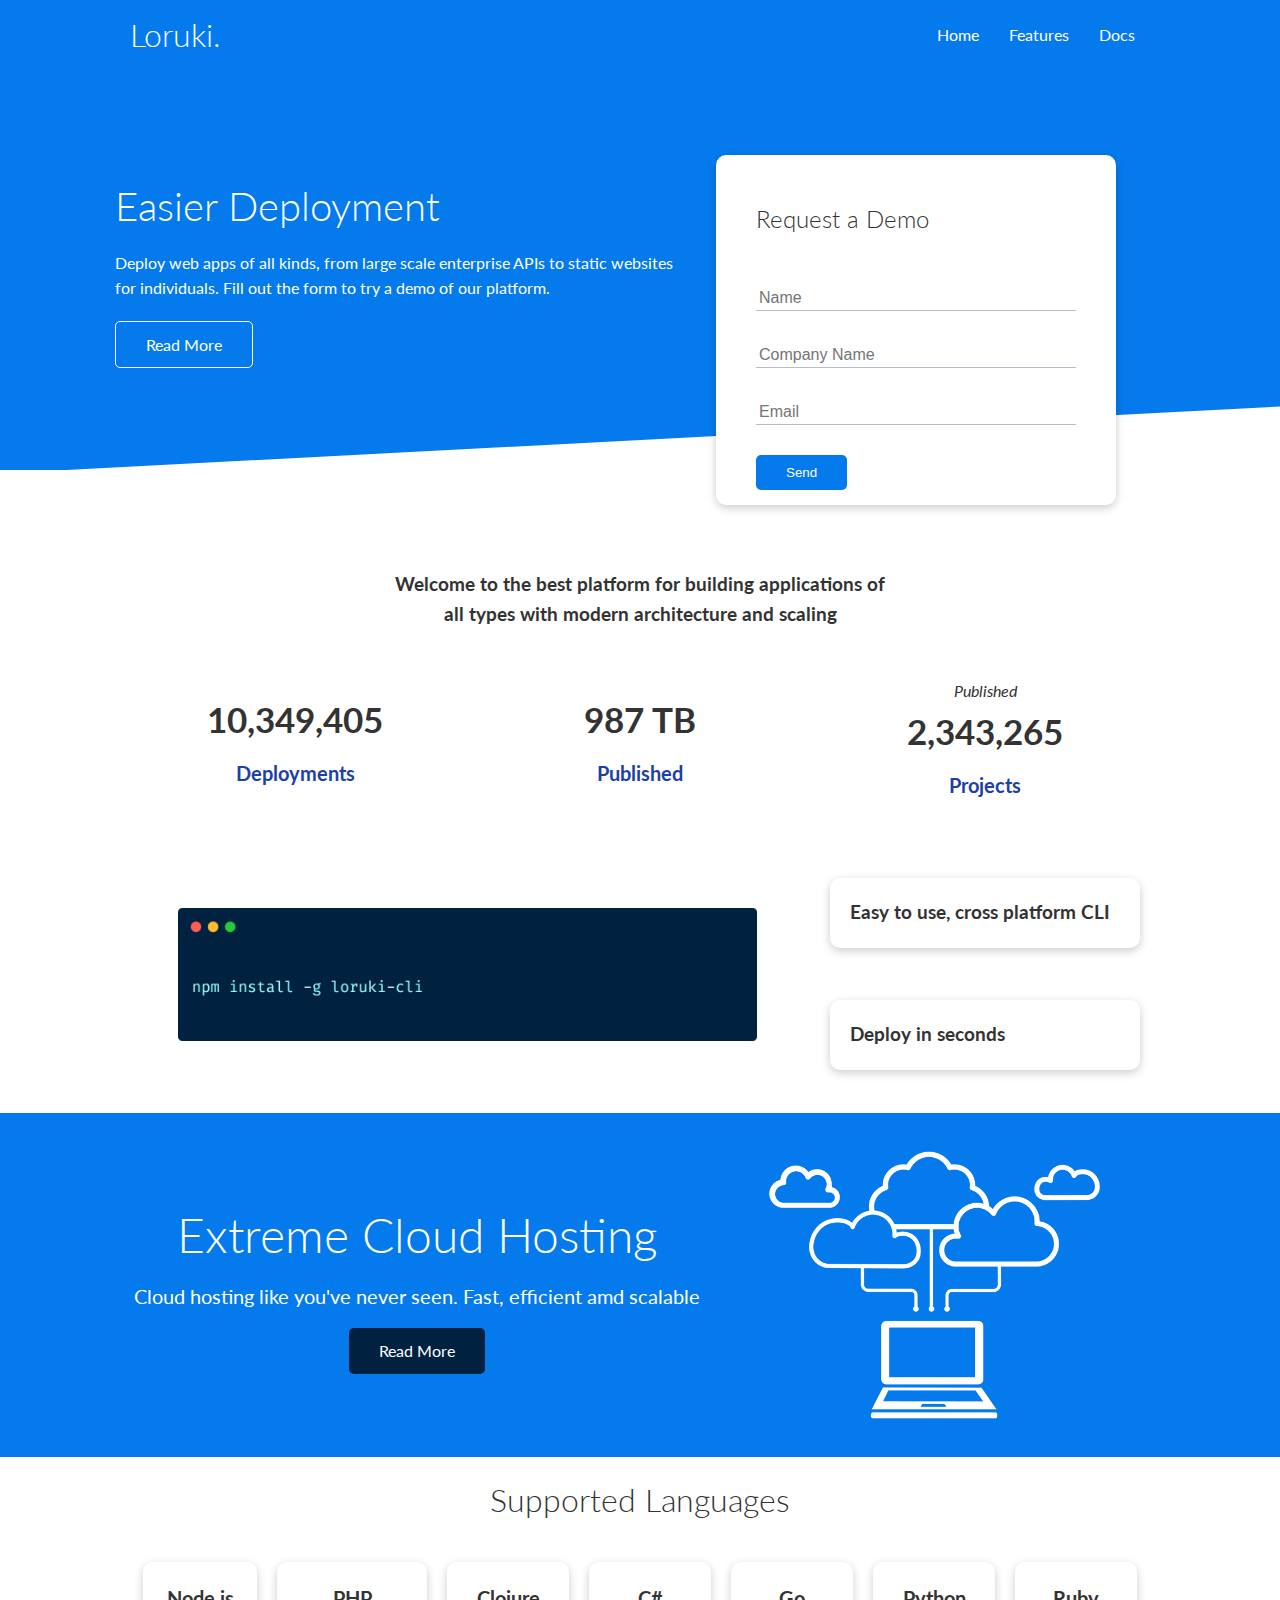
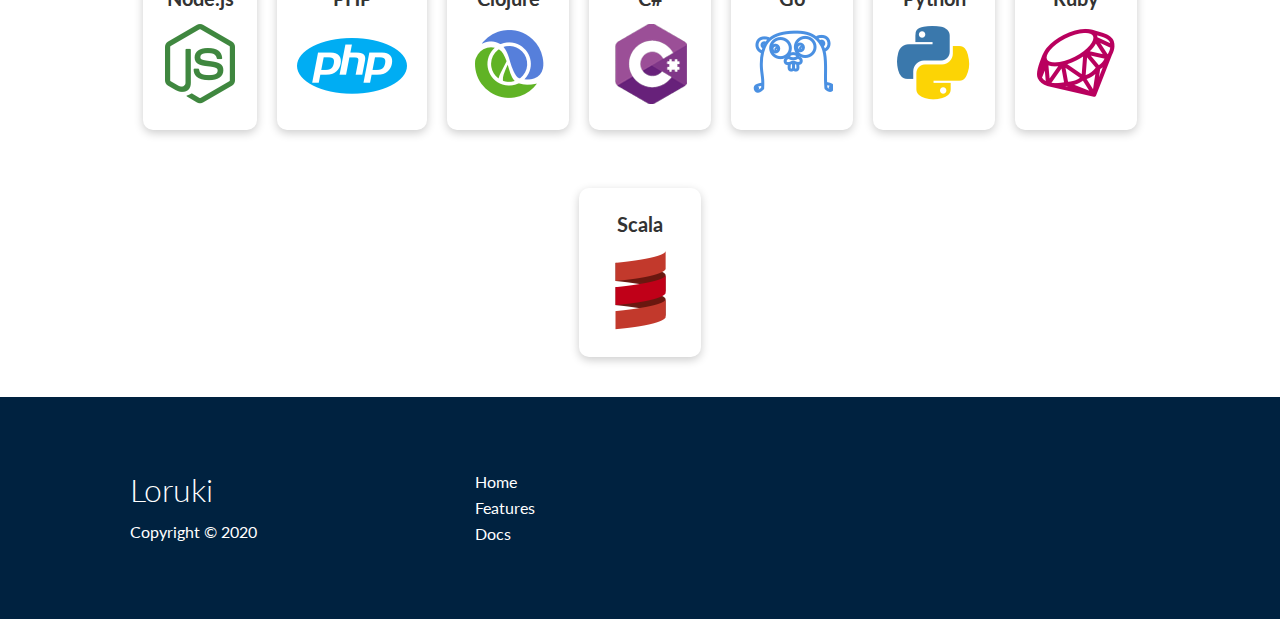
==== index.html @ 081e7dec "Initial Commit" ====
<!DOCTYPE html>
<html lang="en">
<head>
    <meta charset="UTF-8">
    <meta name="viewport" content="width=device-width, initial-scale=1.0">
    <link rel="stylesheet" href="https://cdnjs.cloudflare.com/ajax/libs/font-awesome/5.15.1/css/all.min.css" integrity="sha512-+4zCK9k+qNFUR5X+cKL9EIR+ZOhtIloNl9GIKS57V1MyNsYpYcUrUeQc9vNfzsWfV28IaLL3i96P9sdNyeRssA==" crossorigin="anonymous" />    
    <link rel="stylesheet" href="./css/utilities.css">
    <link rel="stylesheet" href="./css/style.css">
    <title>Loruki | Cloud Hosting For Everyone</title>
</head>
<body>
    <!--Navbar-->

    <div class="navbar">
        <div class="container flex">
            <h1 class="logo">Loruki.</h1>
            <nav>
                <ul>
                    <li><a href="index.html">Home</a></li>
                    <li><a href="features.html">Features</a></li>
                    <li><a href="docs.html">Docs</a></li>
                </ul>
            </nav>
        </div>
    </div>

    <!-- Showcase -->

    <section class="showcase">
        <div class="container grid">
             <div class="showcase-text">
                 <h1>Easier Deployment</h1>
                 <p>
                     Deploy web apps of all kinds, from large scale enterprise APIs to static websites for individuals. Fill out the form to try a demo of our platform.
                 </p>
                 <a href="features.html" class="btn btn-outline">Read More</a>
             </div>
             <div class="showcase-form card">
                 <h2>Request a Demo</h2>
                <form name="contact" method="POST" data-netlify="true">
                    <input type="hidden" name="form-name" value="contact" netlify-honeypot="bot-field">
                    <p class="hidden">
                        <label>Don’t fill this out if you’re human: <input name="bot-field" /></label>
                      </p>
                    <div class="form-control">
                        <input type="text" name="name" placeholder="Name" required>
                    </div>
                    <div class="form-control">
                        <input type="text" name="company" placeholder="Company Name" required>
                    </div>
                    <div class="form-control">
                        <input type="text" name="email" placeholder="Email" required>
                    </div>
                    <input type="submit" value="Send" class="btn btn-primary">
                </form>
             </div>
        </div>
    </section>

    <!-- Stats -->

    <section class="stats">
        <div class="container">
            <h3 class="stats-heading text-center my-1">
                Welcome to the best platform for building applications of all types with modern architecture and scaling
            </h3>
            
            <div class="grid grid-3 text-center my-4">
                <div>
                    <i class="fas fa-server fa-3x"></i>
                    <h3>10,349,405</h3>
                    <p class="text-secondary">Deployments</p>
                </div>
                <div>
                    <i class="fas fa-upload fa-3x"></i>
                    <h3>987 TB</h3>
                    <p class="text-secondary">Published</p>
                </div>
                <div>
                    <i class="fas fa-project-diagram fa-3x">Published</i>
                    <h3>2,343,265</h3>
                    <p class="text-secondary">Projects</p>
                </div>
            </div>
        </div>
    </section>

    <!-- CLi -->

    <section class = "cli">
        <div class="container grid">
            <img src="images/cli.png" alt="">
            <div class="card">
                <h3>Easy to use, cross platform CLI</h3>
            </div>
            <div class="card">
                <h3>Deploy in seconds</h3>
            </div>
        </div>
    </section>

    <!-- Cloud -->

    <section class="cloud bg-primary my-2 py-2">
        <div class="container grid">
            <div class="text-center">
                <h2 class="lg">Extreme Cloud Hosting</h2>
                <p class="lead my-1">Cloud hosting like you've never seen. Fast, efficient amd scalable</p>
                <a href="features.html" class="btn btn-dark">Read More</a>
            </div>
            <img src="./images/cloud.png" alt="">
        </div>
    </section>

    <!-- Languages-->

    <section class="languages">
    <h2 class="md text-center my-2">
        Supported Languages
    </h2>
    <div class="container flex">
        <div class="card">
            <h4>Node.js</h4>
            <img src="./images/logos/node.png" alt="">
        </div>
        <div class="card">
            <h4>PHP</h4>
            <img src="./images/logos/php.png" alt="">
        </div>
        <div class="card">
            <h4>Clojure</h4>
            <img src="./images/logos/clojure.png" alt="">
        </div>
        <div class="card">
            <h4>C#</h4>
            <img src="./images/logos/csharp.png" alt="">
        </div>
        <div class="card">
            <h4>Go</h4>
            <img src="./images/logos/go.png" alt="">
        </div>
        <div class="card">
            <h4>Python</h4>
            <img src="./images/logos/python.png" alt="">
        </div>
        <div class="card">
            <h4>Ruby</h4>
            <img src="./images/logos/ruby.png" alt="">
        </div>
        <div class="card">
            <h4>Scala</h4>
            <img src="./images/logos/scala.png" alt="">
        </div>
    </div>
    </section>

    <!-- Footer -->
    <footer class="footer bg-dark py-5">
        <div class="container grid grid-3">
            <div>
                <h1>
                    Loruki
                </h1>
                <p>
                    Copyright &copy; 2020
                </p>
            </div>
            <nav>
                <ul>
                    <li><a href="index.html">Home</a></li>
                    <li><a href="features.html">Features</a></li>
                    <li><a href="docs.html">Docs</a></li>
                </ul>
            </nav>
            <div class="social">
                <a href="#"><i class="fab fa-github fa-2x"></i></a>
                <a href="#"><i class="fab fa-facebook fa-2x"></i></a>
                <a href="#"><i class="fab fa-instagram fa-2x"></i></a>
                <a href="#"><i class="fab fa-twitter fa-2x"></i></a>
            </div>
        </div>
    </footer>
    
</body>
</html>
---- css/utilities.css ----
.container {
    max-width: 1100px;
    margin: 0 auto;
    overflow: auto;
    padding: 0 40px;
}

.card {
    background-color: #fff;
    color: #333;
    border-radius: 10px;
    box-shadow: 0 3px 10px rgba(0,0,0,0.2);
    padding: 20px;
    margin: 10px;
}

.btn {
    display: inline-block;
    padding: 10px 30px;
    cursor: pointer;
    background: var(--primary-color);
    color: #fff;
    border: none;
    border-radius: 5px;
}

.btn-outline {
    background: transparent;
    border: 1px #fff solid;
}

.btn:hover {
    transform: scale(0.98)
}

/* Backgrounds & colored buttons */
.bg-primary, 
.btn-primary {
    background-color: var(--primary-color);
    color: #fff;
}
.bg-secondary,
.btn-secondary {
    background-color: var(--secondary-color);
    color: #fff;
}

.bg-dark, 
.btn-dark {
    background-color: var(--dark-color);
    color: #fff;
}

.bg-light,
.btn-light {
    background-color: var(--light-color);
    color: #333;
}

.bg-primary a, 
.bg-secondary a,
.btn-primary a,
.bg-dark a, 
.btn-dark a {
    color: #fff;
}

/*Text Colors*/
.text-primary{
    color: var(--primary-color);
}
.text-secondary {
    color: var(--secondary-color);
}

.text-dark {
    color: var(--dark-color);
}

.text-light{ 
    color: var(--light-color);
}

/* Text sizes*/
.lead {
    font-size: 20px;
}
.sm {
    font-size: 1rem;
}

.md {
    font-size: 2rem;
}
.lg {
    font-size: 3rem;
}
.xl {
    font-size: 4rem;
}

.text-center {
    text-align: center;
}

/* Alert */

.alert {
    background-color: var(--light-color);
    padding: 10px 20px;
    font-weight: bold;
    margin: 15px 0;
}

.alert i {
    margin-right: 10px;
}
.alert-success {
    background-color: var(--success-color);
    color: white;
}
.alert-error {
    background-color: var(--error-color);
    color: #fff;
}
.flex {
    display: flex;
    justify-content: center;
    align-items: center;
    height: 100%;
}

.grid {
    display: grid;
    grid-template-columns: repeat(2, 1fr);
    gap: 15px;
    justify-content: center;
    align-items: center;
    height: 100%;
}

.grid-3 {
    grid-template-columns: repeat(3, 1fr);
}

/* Margin */
.my-1 {
    margin: 1rem 0;
}

.my-2 {
    margin: 1.5rem 0;
}
.my-3 {
    margin: 2rem 0;
}
.my-4 {
    margin: 3rem 0;
}
.my-5 {
    margin: 4rem 0;
}

.m-1 {
    margin: 1rem;
}
.m-2 {
    margin: 1.5rem;
}
.m-3 {
    margin: 2rem;
}
.m-4 {
    margin: 3rem;
}
.m-5 {
    margin: 4rem;
}

/* Padding */
.py-1 {
    padding: 1rem 0;
}

.py-2 {
    padding: 1.5rem 0;
}
.py-3 {
    padding: 2rem 0;
}
.py-4 {
    padding: 3rem 0;
}
.py-5 {
    padding: 4rem 0;
}

.p-1 {
    padding: 1rem;
}
.p-2 {
    padding: 1.5rem;
}
.p-3 {
    padding: 2rem;
}
.p-4 {
    padding: 3rem;
}
.p-5 {
    padding: 4rem;
}
---- css/style.css ----
@import url("https://fonts.googleapis.com/css2?family=Lato:wght@300&display=swap");
:root {
  --primary-color: #047aed;
  --secondary-color: #1c3fa8;
  --dark-color: #002240;
  --light-color: #f4f4f4;
  --success-color: #5cb85c; 
  --error-color: #d9534f; 
}
* {
  box-sizing: border-box;
  margin: 0;
  padding: 0;
}

body {
  font-family: "Lato", sans-serif;
  color: #333;
  line-height: 1.6;
}

ul {
  list-style-type: none;
}


a {
  text-decoration: none;
  color: #333;
}

h1,
h2 {
  font-weight: 300;
  line-height: 1.2;
  margin: 10px 0;
}

p {
  margin: 10px 0;
}

img {
  width: 100%;
}

code, 
pre {
  background: #333;
  color: #fff;
  padding: 10px;
}

.hidden {
  visibility: hidden;
  height: 0;
}

/* Navbar */
.navbar {
  background-color: var(--primary-color);
  color: #fff;
  height: 70px;
}

.navbar ul {
  display: flex;
  overflow: hidden;
  
}

.navbar a {
  color: #fff;
  padding: 10px;
  margin: 0 5px;
}

.navbar a:hover {
  border-bottom: 2px #fff solid;
}

.navbar .flex {
  justify-content: space-between;
}
/* Showcase */
.showcase {
  height: 400px;
  background-color: var(--primary-color);
  color: #fff;
  position: relative;
}

.showcase h1 {
  font-size: 40px;
}

.showcase p {
  margin: 20px 0;
}

.showcase .grid {
  overflow: visible;
  grid-template-columns: 55% 45%;
  gap: 30px;
}

.showcase-text {
  animation: slideInFromLeft 1s ease-in;
}

.showcase-form {
  position: relative;
  top: 60px;
  height: 350px;
  width: 400px;
  padding: 40px;
  z-index: 100;
  animation: slideInFromRight 1s ease-in;
}
.showcase-form .form-control {
  margin: 30px 0;
}
.showcase-form input[type="text"],
.showcase-form input[type="email"] {
  border: 0;
  border-bottom: 1px solid #b4becb;
  width: 100%;
  padding: 3px;
  font-size: 16px;
  
}

.showcase-form input:focus {
  outline: none;
}

.showcase::before,
.showcase::before {
  content: "";
  position: absolute;
  height: 100px;
  bottom: -70px;
  right: 0;
  left: 0;
  background: #fff;
  transform: skewY(-3deg);
  /*webkit for browsers*/
  -webkit-transform: skewY(-3deg);
  -moz-transform: skewY(-3deg);
  -ms-transform: skewY(-3deg);
}

/* Stats */
.stats {
  padding-top: 100px;
  animation: slideInFromBottom 1s ease-in;
}

.stats-heading {
  max-width: 500px;
  margin: auto;
}

.stats .grid h3 {
  font-size: 35px;
}

.stats .grid p {
  font-size: 20px;
  font-weight: bold;
}

/* CLI*/
.cli .grid {
  grid-template-columns: repeat(3, 1fr);
  grid-template-rows: repeat(2, 1fr);
}

.cli .grid > *:first-child {
  grid-column: 1 / span 2;
  grid-row: 1 / span 2;
}
/* Cloud */
.cloud .grid {
  grid-template-columns: 4fr 3fr;
}

/* Languages */
.languages .flex {
  flex-wrap: wrap;
}
.languages .card {
  text-align: center;
  margin: 18px 10px 40px;
  transition: transform 0.2s ease-in;
}

.languages .card h4 {
  font-size: 20px;
  margin-bottom: 10px;
}

.languages .card:hover {
  transform: translateY(-15px);
}

/* Features */

.features-head img {
  width: 200px;
  justify-self: flex-end;
}

.features-head img, 
.docs-head img {
  width: 300px;
  justify-self: flex-end;
}

.features-main .card > i{
  margin-right: 20px;
}

.features-main .grid {
  padding: 30px;
}

.features-main .grid {
  grid-template-columns: repeat(3, 1fr);
  grid-template-rows: repeat(3, 1fr);
}

.features-main .grid > *:first-child {
  grid-column: 1 / span 3;
}
.features-main .grid > *:nth-child(2) {
  grid-column: 1 / span 2;
}

/* Docs */
.docs-main h3 {
   margin: 20px 0;
}

.docs-main .grid {
  grid-template-columns: 1fr 2fr;
  align-items: flex-start;
}

.docs-main nav li {
  font-size: 17px;
  padding-bottom: 5px;
  margin-bottom: 5px;
  border-bottom: 1px #ccc solid;
}

.docs-main a:hover {
  font-weight: bold;
}



/* footer */
.footer .social a {
  margin: 0 10px;
}

/*Animations */

@keyframes slideInFromLeft {
  0% {
    transform: translateX(-100%);
  }
  100% {
    transform: translateX(0);
  }
}
@keyframes slideInFromRight {
  0% {
    transform: translateX(100%);
  }
  100% {
    transform: translateX(0);
  }
}
@keyframes slideInFromTop {
  0% {
    transform: translateY(-100%);
  }
  100% {
    transform: translateX(0);
  }
}
@keyframes slideInFromBottom {
  0% {
    transform: translateY(100%);
  }
  100% {
    transform: translateX(0);
  }
}

/* Tablets and under*/
@media (max-width: 768px) {
  .grid,
  .showcase .grid,
  .stats .grid,
  .cli .grid,
  .cloud .grid,
  .features-main .grid,
  .docs-main .grid {
    grid-template-columns: 1fr;
    grid-template-columns: 1fr;
  }

  .showcase {
    height: auto;
  }

  .showcase-text {
    text-align: center;
    margin-top: 40px;
    animation: slideInFromTop 1s ease-in;
  }

  .showcase-form {
    justify-self: center;
    margin: auto;

  }

  .cli .grid > *:first-child {
    grid-column: 1;
    grid-row: 1;
  }

  .features-head,
  .features-sub-head,
  .docs-head {
    text-align: center;
  }

  .features-head img,
  .features-sub-head img,
  .docs-head img{
    justify-self: center;
  }

  .features-main .grid >*:first-child,
  .features-main .grid >*:nth-child(2){
    grid-column: 1;
  }
}

/* Mobile */
@media (max-width: 500px) {
  .navbar {
    height: 110px;
  }

  .navbar .flex {
    flex-direction: column;
    
  }

  .navbar ul {
    
    padding: 10px;
    background-color: rgba(0, 0, 0, 0.1);
  }
}
/*Build a Responsive Website time: https://www.youtube.com/watch?v=p0bGHP-PXD4&t=3772s */
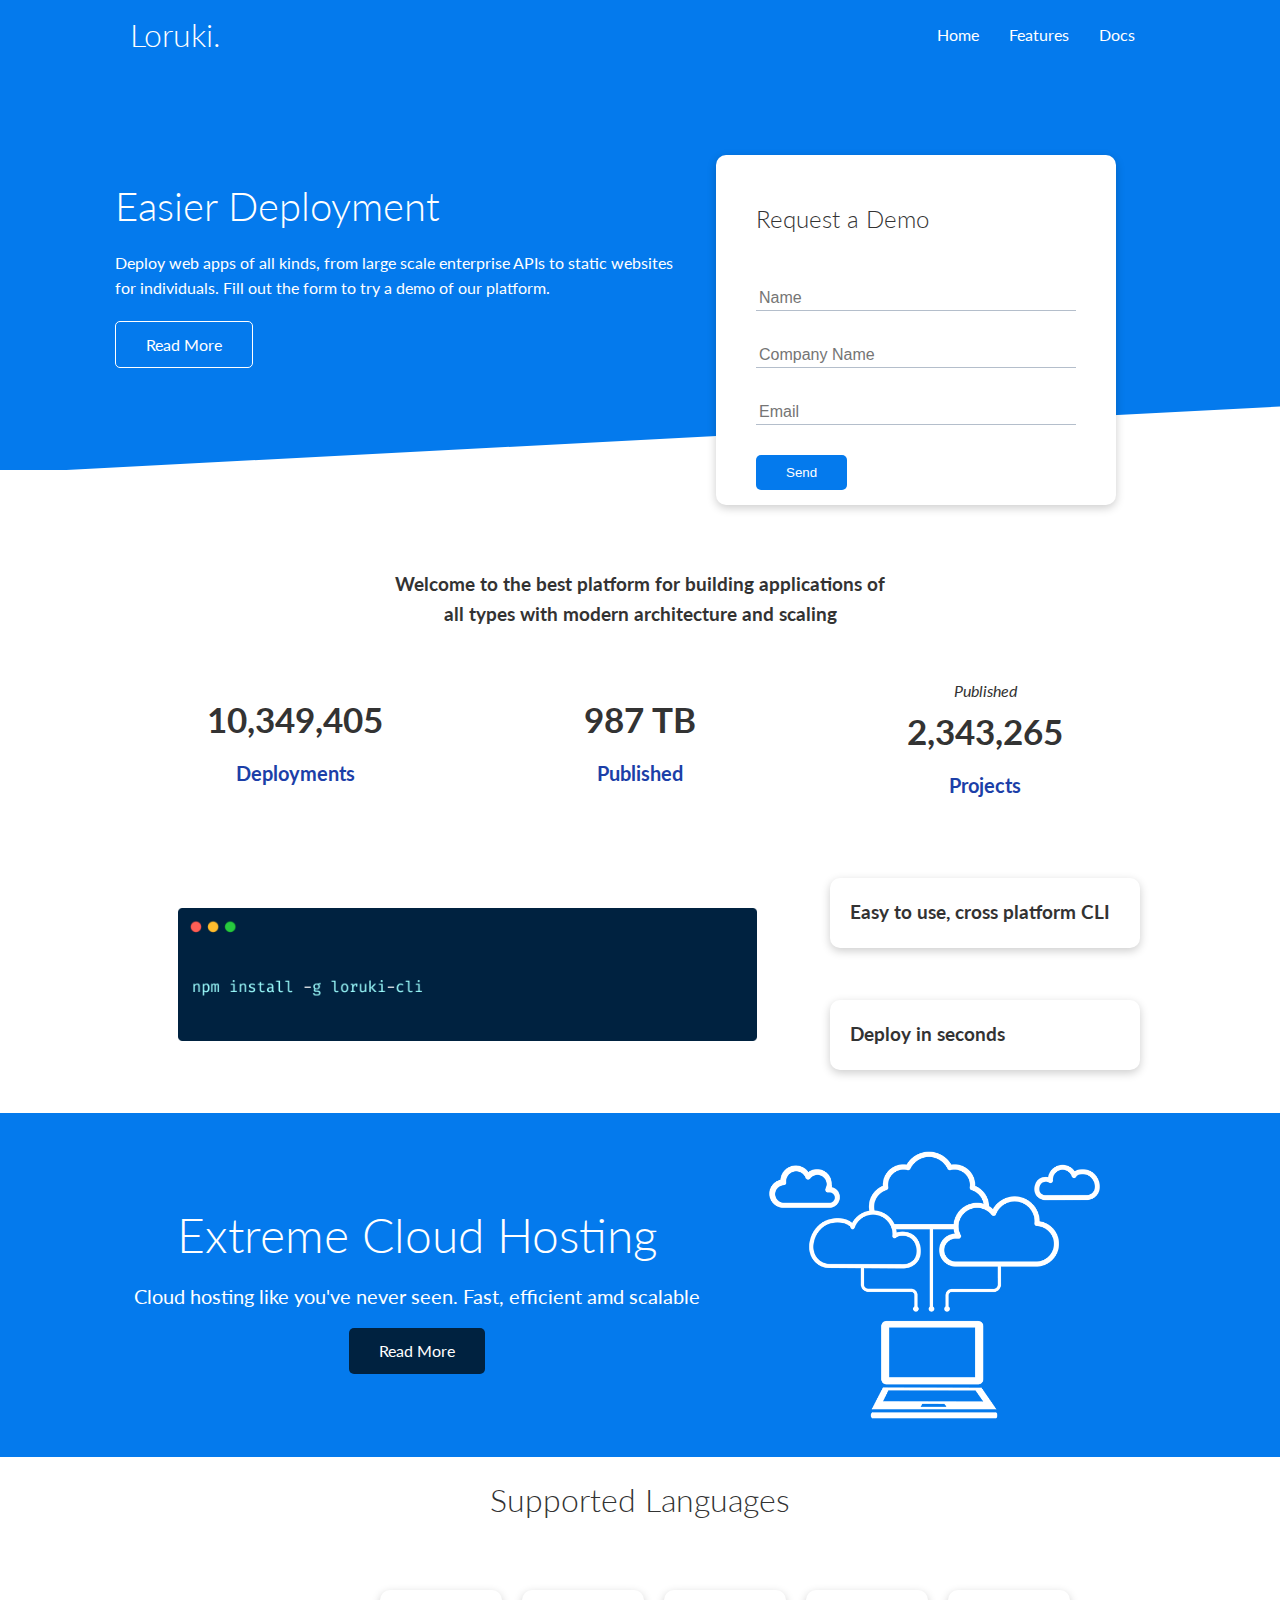
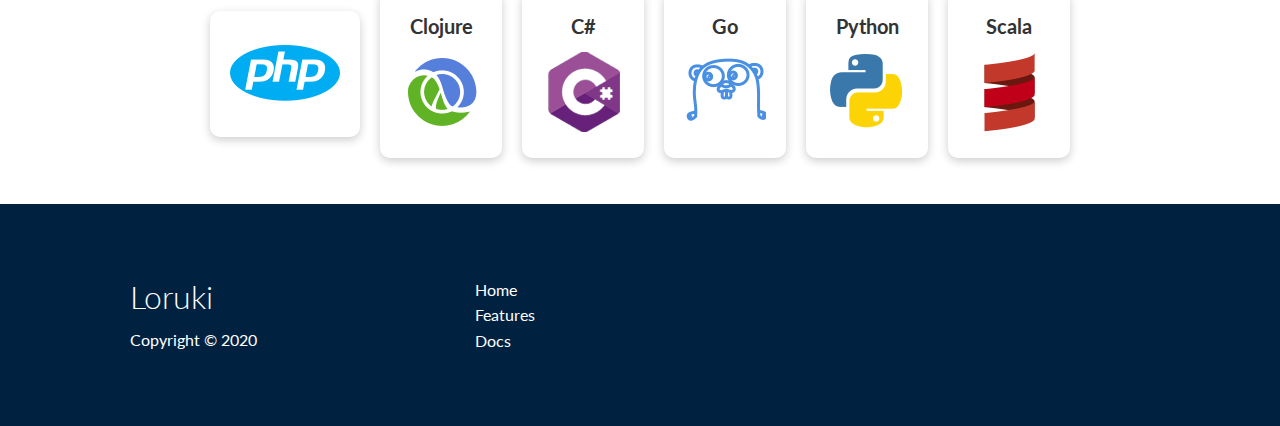
==== commit 0a85cdc6: "edit languages" ====
--- a/index.html
+++ b/index.html
@@ -115,16 +115,11 @@
     <!-- Languages-->
 
     <section class="languages">
-    <h2 class="md text-center my-2">
+    <h2 class="md text-center my-2 ">
         Supported Languages
     </h2>
     <div class="container flex">
         <div class="card">
-            <h4>Node.js</h4>
-            <img src="./images/logos/node.png" alt="">
-        </div>
-        <div class="card">
-            <h4>PHP</h4>
             <img src="./images/logos/php.png" alt="">
         </div>
         <div class="card">
@@ -142,11 +137,7 @@
         <div class="card">
             <h4>Python</h4>
             <img src="./images/logos/python.png" alt="">
-        </div>
-        <div class="card">
-            <h4>Ruby</h4>
-            <img src="./images/logos/ruby.png" alt="">
-        </div>
+        </div>          
         <div class="card">
             <h4>Scala</h4>
             <img src="./images/logos/scala.png" alt="">
--- a/css/style.css
+++ b/css/style.css
@@ -4,8 +4,8 @@
   --secondary-color: #1c3fa8;
   --dark-color: #002240;
   --light-color: #f4f4f4;
-  --success-color: #5cb85c; 
-  --error-color: #d9534f; 
+  --success-color: #5cb85c;
+  --error-color: #d9534f;
 }
 * {
   box-sizing: border-box;
@@ -22,7 +22,6 @@
 ul {
   list-style-type: none;
 }
-
 
 a {
   text-decoration: none;
@@ -44,7 +43,7 @@
   width: 100%;
 }
 
-code, 
+code,
 pre {
   background: #333;
   color: #fff;
@@ -66,7 +65,6 @@
 .navbar ul {
   display: flex;
   overflow: hidden;
-  
 }
 
 .navbar a {
@@ -127,7 +125,6 @@
   width: 100%;
   padding: 3px;
   font-size: 16px;
-  
 }
 
 .showcase-form input:focus {
@@ -188,10 +185,12 @@
 /* Languages */
 .languages .flex {
   flex-wrap: wrap;
+  padding: 16px;
+  
 }
 .languages .card {
   text-align: center;
-  margin: 18px 10px 40px;
+  margin: 30px 10px 30px;
   transition: transform 0.2s ease-in;
 }
 
@@ -211,13 +210,13 @@
   justify-self: flex-end;
 }
 
-.features-head img, 
+.features-head img,
 .docs-head img {
   width: 300px;
   justify-self: flex-end;
 }
 
-.features-main .card > i{
+.features-main .card > i {
   margin-right: 20px;
 }
 
@@ -239,7 +238,7 @@
 
 /* Docs */
 .docs-main h3 {
-   margin: 20px 0;
+  margin: 20px 0;
 }
 
 .docs-main .grid {
@@ -257,8 +256,6 @@
 .docs-main a:hover {
   font-weight: bold;
 }
-
-
 
 /* footer */
 .footer .social a {
@@ -326,7 +323,6 @@
   .showcase-form {
     justify-self: center;
     margin: auto;
-
   }
 
   .cli .grid > *:first-child {
@@ -342,12 +338,12 @@
 
   .features-head img,
   .features-sub-head img,
-  .docs-head img{
+  .docs-head img {
     justify-self: center;
   }
 
-  .features-main .grid >*:first-child,
-  .features-main .grid >*:nth-child(2){
+  .features-main .grid > *:first-child,
+  .features-main .grid > *:nth-child(2) {
     grid-column: 1;
   }
 }
@@ -360,11 +356,9 @@
 
   .navbar .flex {
     flex-direction: column;
-    
   }
 
   .navbar ul {
-    
     padding: 10px;
     background-color: rgba(0, 0, 0, 0.1);
   }
